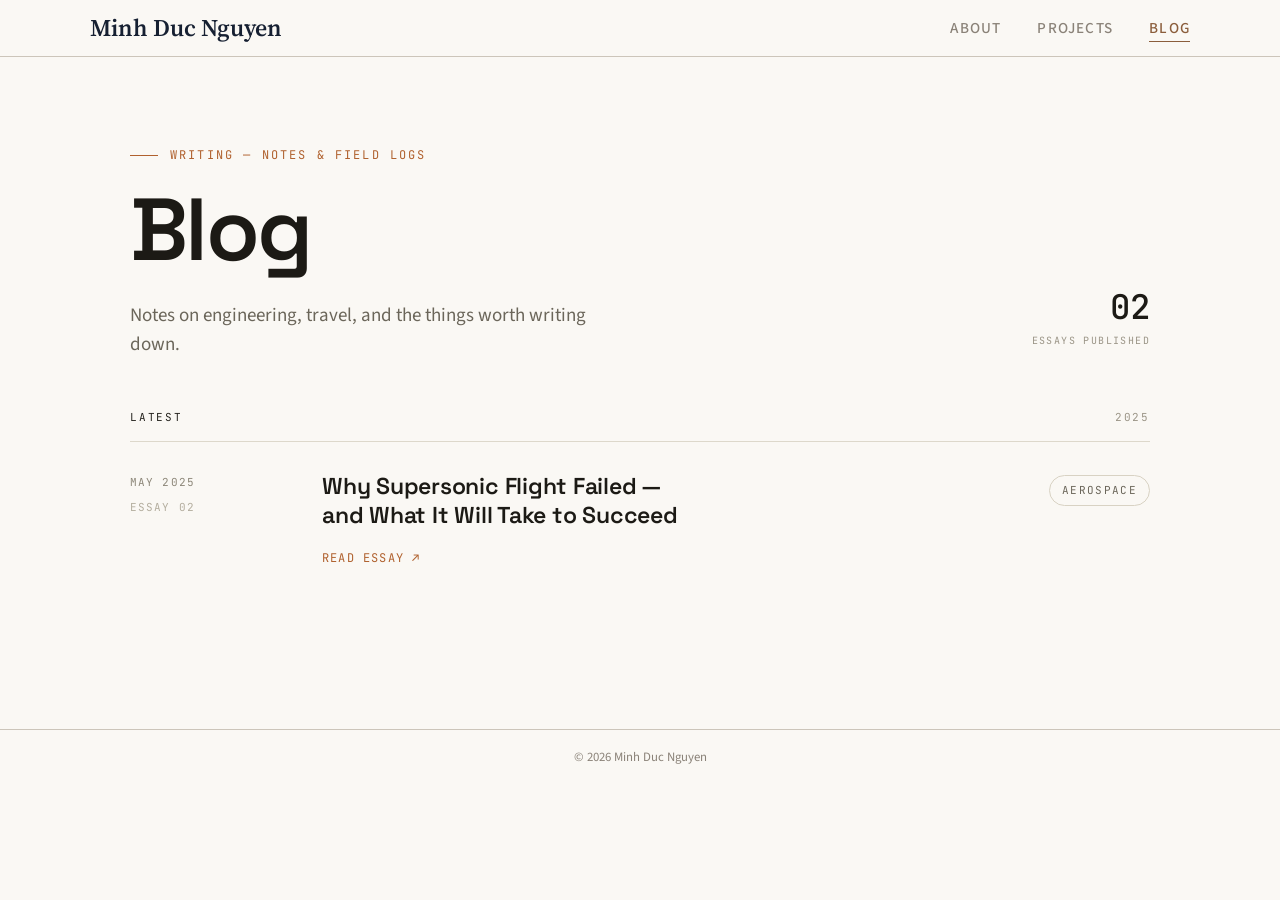
==== blog/index.html @ 41354c3b "first push" ====
<!DOCTYPE html>
<html lang="en">
<head>
  <meta charset="UTF-8" />
  <meta name="viewport" content="width=device-width, initial-scale=1.0" />
  <link rel="stylesheet" href="../css/style.css" />
  <link rel="preconnect" href="https://fonts.googleapis.com">
  <link rel="preconnect" href="https://fonts.gstatic.com" crossorigin>
  <link href="https://fonts.googleapis.com/css2?family=Space+Grotesk:wght@400;500;600;700&family=JetBrains+Mono:wght@400;500;600&display=swap" rel="stylesheet">
  <style>
    :root { --accent: #b0612e; }
    ::selection { background: var(--accent); color: #faf8f3; }

    .blog-hero { padding-top: 88px; padding-bottom: 48px; }
    .blog-hero-row { display: flex; justify-content: space-between; align-items: flex-end; gap: 48px; flex-wrap: wrap; }
    .blog-overline { font-family: 'JetBrains Mono', monospace; font-size: 12px; letter-spacing: 0.18em; text-transform: uppercase; color: var(--accent); margin-bottom: 24px; display: flex; align-items: center; gap: 12px; }
    .blog-overline i { width: 28px; height: 1px; background: var(--accent); display: inline-block; }
    .blog-hero h1 { margin: 0; font-family: 'Space Grotesk', sans-serif; font-size: clamp(52px, 8vw, 88px); line-height: 0.92; font-weight: 600; letter-spacing: -0.03em; color: #1c1a15; }
    .blog-lede { margin: 30px 0 0; font-size: 19px; line-height: 1.55; color: #6b665a; max-width: 460px; }
    .blog-count { text-align: right; padding-bottom: 10px; }
    .blog-count .n { font-family: 'JetBrains Mono', monospace; font-size: 34px; font-weight: 500; color: #1c1a15; line-height: 1; }
    .blog-count .l { font-family: 'JetBrains Mono', monospace; font-size: 10px; letter-spacing: 0.14em; text-transform: uppercase; color: #9a9486; margin-top: 8px; }

    .blog-label { display: flex; align-items: center; justify-content: space-between; padding-bottom: 14px; border-bottom: 1px solid #ddd8cb; font-family: 'JetBrains Mono', monospace; font-size: 11px; letter-spacing: 0.16em; text-transform: uppercase; color: #9a9486; }
    .blog-label b { color: #23211c; font-weight: 400; }

    .blog-post { text-decoration: none; color: inherit; display: grid; grid-template-columns: 160px 1fr 130px; gap: 32px; align-items: start; padding: 30px 0 44px; border-bottom: 1px solid #e3dece; transition: background 0.15s; }
    .blog-post:last-child { border-bottom: none; }
    .blog-post:hover { background: #efece2; border-radius: 3px; padding-left: 12px; padding-right: 12px; margin-left: -12px; margin-right: -12px; }
    .blog-post .meta { font-family: 'JetBrains Mono', monospace; font-size: 11px; letter-spacing: 0.1em; text-transform: uppercase; color: #8c8678; line-height: 1.9; }
    .blog-post .meta .idx { color: #b3ad9e; margin-top: 4px; }
    .blog-post h2 { margin: 0; font-family: 'Space Grotesk', sans-serif; font-size: 23px; line-height: 1.25; font-weight: 600; letter-spacing: -0.01em; color: #1c1a15; max-width: 760px; text-wrap: balance; transition: color 0.15s; }
    .blog-post:hover h2 { color: var(--accent); }
    .blog-post .read { display: inline-flex; align-items: center; gap: 8px; margin-top: 18px; font-family: 'JetBrains Mono', monospace; font-size: 12px; letter-spacing: 0.1em; text-transform: uppercase; color: var(--accent); }
    .blog-post .tag { display: inline-block; font-family: 'JetBrains Mono', monospace; font-size: 11px; letter-spacing: 0.12em; text-transform: uppercase; color: #6b665a; border: 1px solid #d8d2c3; border-radius: 999px; padding: 5px 12px; }
    .blog-post .cat { text-align: right; }

    .blog-section { padding-bottom: 48px; }

    @media (max-width: 640px) {
      .blog-post { grid-template-columns: 1fr; gap: 12px; }
      .blog-post .cat { text-align: left; }
      .blog-post .meta .idx { display: none; }
    }
  </style>
</head>
<body data-title="Blog">

  <nav id="site-nav"></nav>

  <main class="page-content">
    <div class="container">

      <section class="blog-hero">
        <div class="blog-hero-row">
          <div style="max-width: 680px;">
            <div class="blog-overline"><i></i>Writing — Notes &amp; Field Logs</div>
            <h1>Blog</h1>
            <p class="blog-lede">Notes on engineering, travel, and the things worth writing down.</p>
          </div>
          <div class="blog-count">
            <div class="n">02</div>
            <div class="l">Essays Published</div>
          </div>
        </div>
      </section>

      <!-- ====================================================
        HOW TO ADD A POST:

        1. Copy one <a class="blog-post"> block below.
        2. Paste it right after the .blog-label div (newest first).
        3. Update: href, meta date, meta index number, h2 title, tag.
        4. Bump the count number in .blog-count .n above.
        5. Create the post file (copy template-post.html).
      ==================================================== -->

      <section class="blog-section">
        <div class="blog-label"><b>Latest</b><span>2025</span></div>

        <a class="blog-post" href="why_supersonic_flight_failed.html">
          <div class="meta">
            <div>May 2025</div>
            <div class="idx">Essay 02</div>
          </div>
          <div>
            <h2>Why Supersonic Flight Failed — and What It Will Take to Succeed</h2>
            <span class="read">Read essay ↗</span>
          </div>
          <div class="cat"><span class="tag">Aerospace</span></div>
        </a>

        <!-- ADD NEW POSTS ABOVE THIS LINE -->

      </section>

    </div>
  </main>

  <footer id="site-footer"></footer>

  <script src="../js/config.js"></script>
  <script src="../js/components.js"></script>
</body>
</html>
---- css/style.css ----
/* ============================================================
   style.css
   
   Aesthetic : Huyen Chip homepage layout
             + Bartosz Ciechanowski article typography
   Palette   : warm parchment · earth brown · dark navy
   
   YOU DON'T NEED TO EDIT THIS FILE to use the site.
   All your personal info lives in js/config.js.
   
   If you do want to tweak the look, search for the value
   you want to change (e.g. a color or font size) using
   Ctrl+F / Cmd+F and update it here.
   ============================================================ */

@import url('https://fonts.googleapis.com/css2?family=Lora:ital,wght@0,400;0,500;0,600;1,400;1,500&family=Source+Sans+3:wght@300;400;500;600&family=Source+Serif+4:ital,opsz,wght@0,8..60,400;0,8..60,600;0,8..60,700;1,8..60,400;1,8..60,600&display=swap');

/* ============================================================
   DESIGN TOKENS — all colors and sizes in one place
   ============================================================ */
:root {
  /* Palette */
  --bg:           #faf8f4;              /* warm parchment white — page background */
  --bg-alt:       #f2ede4;              /* slightly deeper — table rows, callout bg */
  --ink:          #1c1a17;              /* near-black — strong text, headings */
  --ink-mid:      #3d3830;              /* main body text */
  --ink-muted:    #8a8278;              /* dates, captions, secondary labels */
  --ink-faint:    #ccc5ba;              /* divider lines, borders */
  --navy:         #162032;              /* dark navy — page headings, article titles */
  --earth:        #8b5e3c;              /* earth brown — accent, links, highlights */
  --earth-hover:  #a87048;              /* lighter earth for hover states */
  --earth-dim:    rgba(139,94,60,0.07); /* very faint earth tint — callout backgrounds */

  /* Typography */
  --font-display : 'Source Serif 4', Georgia, serif;   /* article titles, big headings */
  --font-body    : 'Lora', Georgia, serif;              /* long-form prose paragraphs */
  --font-ui      : 'Source Sans 3', system-ui, sans-serif; /* nav, labels, meta text */

  /* Layout */
  --max-width  : 1100px;   /* overall page container */
  --max-prose  : 860px;   /* article text column — matches Bartosz's comfortable width */
  --gutter     : clamp(1.25rem, 5vw, 2.5rem);  /* side padding, scales with screen */
  --radius     : 3px;
  --transition : 0.18s ease;
}

/* ============================================================
   RESET & BASE
   ============================================================ */
*, *::before, *::after {
  box-sizing: border-box;
  margin: 0;
  padding: 0;
}

html { scroll-behavior: smooth; }

body {
  background-color: var(--bg);
  color: var(--ink-mid);
  font-family: var(--font-ui);
  font-size: 19px;          /* Bartosz base — his body text reads at ~19-20px */
  line-height: 1.75;
  font-weight: 400;
  -webkit-font-smoothing: antialiased;
}

/* Subtle page fade-in on load */
@keyframes fadeIn {
  from { opacity: 0; transform: translateY(8px); }
  to   { opacity: 1; transform: translateY(0); }
}
.page-content { animation: fadeIn 0.4s ease both; }

/* ============================================================
   NAVIGATION
   Huyen Chip style: name on the left, page links on the right
   ============================================================ */
nav {
  border-bottom: 1px solid var(--ink-faint);
  padding: 0 var(--gutter);
  background: var(--bg);
  position: sticky;
  top: 0;
  z-index: 50;
}

.nav-inner {
  max-width: var(--max-width);
  margin: 0 auto;
  display: flex;
  align-items: center;
  justify-content: space-between;
  height: 56px;
}

.nav-brand {
  font-family: var(--font-display);
  font-size: 1.5rem;
  font-weight: 600;
  color: var(--navy);
  text-decoration: none;
}
.nav-brand:hover { color: var(--earth); }

.nav-links {
  display: flex;
  gap: 2.25rem;
  list-style: none;
}

.nav-links a {
  font-family: var(--font-ui);
  font-size: 0.95rem;
  font-weight: 500;
  letter-spacing: 0.08em;
  text-transform: uppercase;
  color: var(--ink-muted);
  text-decoration: none;
  transition: color var(--transition);
  padding-bottom: 2px;
  border-bottom: 1.5px solid transparent;
}
.nav-links a:hover,
.nav-links a.active {
  color: var(--earth);
  border-bottom-color: var(--earth);
}

/* Hamburger button — hidden on desktop, shows on mobile */
.nav-toggle {
  display: none;
  background: none;
  border: none;
  cursor: pointer;
  flex-direction: column;
  gap: 5px;
  padding: 4px;
}
.nav-toggle span {
  display: block;
  width: 20px;
  height: 1.5px;
  background: var(--ink);
  transition: var(--transition);
}

/* ============================================================
   LAYOUT CONTAINER
   ============================================================ */
.container {
  max-width: var(--max-width);
  margin: 0 auto;
  padding: 0 var(--gutter);
}

/* ============================================================
   GLOBAL TYPOGRAPHY
   ============================================================ */
h1, h2, h3 {
  font-family: var(--font-display);
  color: var(--navy);
  line-height: 1.2;
}

h1 { font-size: clamp(2rem, 4.5vw, 2.8rem); font-weight: 700; }
h2 { font-size: clamp(1.4rem, 2.8vw, 1.8rem); font-weight: 600; margin-bottom: 1rem; }
h3 { font-size: 1.15rem; font-weight: 600; margin-bottom: 0.5rem; color: var(--ink); }

p { margin-bottom: 1.3rem; }
p:last-child { margin-bottom: 0; }

a { color: var(--earth); text-decoration: none; transition: color var(--transition); }
a:hover { color: var(--earth-hover); }

strong { font-weight: 600; color: var(--ink); }
em { font-style: italic; }

hr {
  border: none;
  border-top: 1px solid var(--ink-faint);
  margin: 2.5rem 0;
}

/* ============================================================
   ABOUT PAGE
   Layout: Huyen Chip style — text flows on the left,
   photo floats to the top-right so paragraphs wrap beside it.
   Below: plain contact list.
   ============================================================ */
.about-wrap {
  padding: 4rem 0 0;
}

/* The hero is a clearfix container — photo floats inside it */
.about-hero {
  display: block;    /* NOT grid — float layout like Chip Huyen */
  margin-bottom: 3rem;
  overflow: hidden;  /* clearfix so container wraps the float */
}

/* Photo floats RIGHT, text wraps around it on the left */
.about-photo {
  float: right;
  width: 210px;
  height: 210px;
  border-radius: 50%;
  object-fit: cover;
  border: 1px solid var(--ink-faint);
  display: block;
  margin: 0.4rem 0 1.5rem 3rem;  /* top · right · bottom · left gap from text */
  shape-outside: circle();        /* text wraps the circle shape */
}

/* Shows if you haven't added a photo yet */
.about-photo-placeholder {
  float: right;
  width: 210px;
  height: 210px;
  border-radius: 50%;
  background: var(--bg-alt);
  border: 1px dashed var(--ink-faint);
  display: flex;
  align-items: center;
  justify-content: center;
  font-size: 2.5rem;
  margin: 0.4rem 0 1.5rem 3rem;
  shape-outside: circle();
}

/* Name — bigger, closer to Chip's scale */
.about-name {
  font-family: var(--font-display);
  font-size: clamp(2.2rem, 4.5vw, 3rem);
  font-weight: 700;
  color: var(--navy);
  margin-bottom: 0.25rem;
  line-height: 1.1;
}

/* Tagline — tight under name */
.about-tagline {
  font-family: var(--font-ui);
  font-size: 0.88rem;
  color: var(--ink-muted);
  margin-bottom: 1.5rem;
  letter-spacing: 0.02em;
}

/* Bio paragraphs — larger, Chip Huyen body size */
.about-bio p {
  font-family: var(--font-body);
  font-size: 1.1rem;
  line-height: 1.85;
  color: var(--ink-mid);
  margin-bottom: 1.1rem;
}

/* The resume link — plain underline, no button */
.resume-link {
  display: inline-flex;
  align-items: center;
  gap: 0.35rem;
  margin-top: 0.75rem;
  font-family: var(--font-ui);
  font-size: 0.9rem;
  font-weight: 500;
  color: var(--earth);
  border-bottom: 1px solid var(--earth);
  padding-bottom: 1px;
  transition: color var(--transition), border-color var(--transition);
}
.resume-link:hover {
  color: var(--earth-hover);
  border-color: var(--earth-hover);
}

/* Contact list at bottom of About page */
.contact-section {
  padding-top: 1.5rem;
  padding-bottom: 0.5rem;
  border-top: 1px solid var(--ink-faint);
}

.contact-section h2 {
  font-family: var(--font-ui);
  font-size: 0.72rem;
  font-weight: 600;
  letter-spacing: 0.1em;
  text-transform: uppercase;
  color: var(--ink-muted);
  margin-bottom: 0.75rem;
}

.contact-list {
  list-style: none;
  display: flex;
  flex-direction: column;
  gap: 0.35rem;
}

.contact-list li {
  font-family: var(--font-ui);
  font-size: 0.9rem;
  color: var(--ink-muted);
}

.contact-list li a {
  color: var(--earth);
  border-bottom: 1px solid transparent;
  transition: color var(--transition), border-color var(--transition);
}
.contact-list li a:hover {
  color: var(--earth-hover);
  border-bottom-color: var(--earth-hover);
}

/* ============================================================
   PROJECTS & BLOG ARCHIVE PAGES
   Ciechanowski-style: year headings, then a clean list of
   entries with date · title · category tag.
   ============================================================ */

/* Page header */
.list-header {
  padding: 4rem 0 2.25rem;
  border-bottom: 1px solid var(--ink-faint);
}

.list-header h1 {
  margin-bottom: 0.5rem;
}

.list-header p {
  font-family: var(--font-ui);
  font-size: 0.95rem;
  color: var(--ink-muted);
  max-width: 500px;
  margin: 0;
}

/* Year section (e.g. "2026") */
.year-group {
  padding: 2.25rem 0 0;
}

.year-label {
  font-family: var(--font-ui);
  font-size: 0.78rem;
  font-weight: 600;
  letter-spacing: 0.1em;
  text-transform: uppercase;
  color: var(--ink-muted);
  margin-bottom: 0.5rem;
  padding-bottom: 0.5rem;
  border-bottom: 1px solid var(--ink-faint);
}

/* Each row in the list */
.entry-list { list-style: none; }

.entry {
  display: grid;
  grid-template-columns: 5rem 1fr auto;
  align-items: baseline;
  gap: 0 1.5rem;
  padding: 0.75rem 0.5rem;
  border-radius: var(--radius);
  transition: background var(--transition);
}
.entry:hover { background: var(--earth-dim); }

.entry-date {
  font-family: var(--font-ui);
  font-size: 0.82rem;
  color: var(--ink-muted);
  white-space: nowrap;
}

.entry-title {
  font-family: var(--font-display);
  font-size: 1.1rem;
  font-weight: 600;
  color: var(--navy);
  text-decoration: none;
  line-height: 1.3;
  transition: color var(--transition);
}
.entry-title:hover { color: var(--earth); }

.entry-tag {
  font-family: var(--font-ui);
  font-size: 0.72rem;
  font-weight: 500;
  letter-spacing: 0.07em;
  text-transform: uppercase;
  color: var(--ink-faint);
  white-space: nowrap;
}

/* ============================================================
   ARTICLE / PROJECT PAGES
   Bartosz Ciechanowski-style long-form prose.
   Key choices:
     - Lora serif at 1.15rem for body — comfortable reading
     - Generous line-height (1.9) — airy, like a well-set book
     - Source Serif 4 for section headings — bold chapter feel
     - h2 gets a top border — clear chapter separation
   ============================================================ */

/* Article title area */
.article-header {
  padding: 1.5rem 0 1.25rem;
  max-width: var(--max-prose);
  margin: 0 auto;
}

.article-label {
  font-family: var(--font-ui);
  font-size: 0.78rem;
  font-weight: 600;
  letter-spacing: 0.1em;
  text-transform: uppercase;
  color: var(--earth);
  margin-bottom: 0.75rem;
  display: block;
}

.article-header h1 {
  font-size: clamp(2.5rem, 5vw, 3.4rem);
  margin-bottom: 0.75rem;
  line-height: 1.15;
}

.article-meta {
  font-family: var(--font-ui);
  font-size: 0.85rem;
  color: var(--ink-muted);
  display: flex;
  flex-wrap: wrap;
  gap: 0.4rem 1.5rem;
}

/* The prose column — all article body content goes here */
.prose {
  max-width: var(--max-prose);
  padding-bottom: 5rem;
  margin: 0 auto;
}

/* Body paragraphs — Lora serif, Bartosz-scale */
.prose p {
  font-family: var(--font-body);
  font-size: 1.25rem;       /* Bartosz reads at this size */
  line-height: 1.9;         /* generous — easy on the eyes for long reads */
  color: var(--ink-mid);
  margin-bottom: 1.6rem;
  text-align: justify;
}

/* Major section headings — bold, chapter-break feel */
.prose h2 {
  font-family: var(--font-display);
  font-size: 1.65rem;
  font-weight: 700;
  color: var(--navy);
  margin-top: 3.5rem;
  margin-bottom: 1.1rem;
  padding-top: 2rem;
  border-top: 1px solid var(--ink-faint);  /* the chapter separator */
}

/* Sub-section headings */
.prose h3 {
  font-family: var(--font-display);
  font-size: 1.2rem;
  font-weight: 600;
  color: var(--ink);
  margin-top: 2.25rem;
  margin-bottom: 0.75rem;
}

/* Lists inside prose */
.prose ul,
.prose ol {
  font-family: var(--font-body);
  font-size: 1.15rem;
  line-height: 1.85;
  margin: 0 0 1.6rem 1.75rem;
  color: var(--ink-mid);
}
.prose li { margin-bottom: 0.35rem; }

/* Images inside prose */
.prose img,
.post-image {
  width: 100%;
  border-radius: var(--radius);
  margin: 2.25rem 0 0.6rem;
  border: 1px solid var(--ink-faint);
  display: block;
}

/* Image captions */
.caption {
  font-family: var(--font-ui);
  font-size: 0.82rem;
  color: var(--ink-muted);
  margin-bottom: 2rem;
  text-align: center;
  font-style: italic;
}

/* Data tables */
.prose table,
.data-table {
  width: 100%;
  border-collapse: collapse;
  margin: 1.75rem 0;
  font-family: var(--font-ui);
  font-size: 0.9rem;
}

.prose table th,
.data-table th {
  background: var(--bg-alt);
  color: var(--navy);
  font-weight: 600;
  text-align: left;
  padding: 0.6rem 1rem;
  border: 1px solid var(--ink-faint);
  font-size: 0.78rem;
  letter-spacing: 0.05em;
  text-transform: uppercase;
}

.prose table td,
.data-table td {
  padding: 0.6rem 1rem;
  border: 1px solid var(--ink-faint);
  color: var(--ink-mid);
  font-size: 0.95rem;
}

.prose table tr:nth-child(even) td,
.data-table tr:nth-child(even) td {
  background: var(--bg-alt);
}

/* Callout / highlight box */
.callout {
  background: var(--earth-dim);
  border-left: 2.5px solid var(--earth);
  border-radius: 0 var(--radius) var(--radius) 0;
  padding: 1.1rem 1.4rem;
  margin: 2rem 0;
  font-family: var(--font-ui);
  font-size: 1rem;
  color: var(--ink-mid);
  line-height: 1.65;
}

/* Back link at top of article pages */
.back-link {
  display: inline-flex;
  align-items: center;
  gap: 0.35rem;
  font-family: var(--font-ui);
  font-size: 0.85rem;
  color: var(--ink-muted);
  text-decoration: none;
  padding: 0.5rem 0 0;
  display: block;
  transition: color var(--transition);
}
.back-link:hover { color: var(--earth); }

/* Previous / Next post navigation at article bottom */
.post-nav {
  margin-top: 3.5rem;
  padding-top: 2rem;
  border-top: 1px solid var(--ink-faint);
  display: flex;
  justify-content: space-between;
  flex-wrap: wrap;
  gap: 1rem;
  max-width: var(--max-prose);
}

.post-nav a {
  font-family: var(--font-ui);
  font-size: 0.85rem;
  color: var(--ink-muted);
  border-bottom: 1px solid var(--ink-faint);
  transition: color var(--transition), border-color var(--transition);
}
.post-nav a:hover { color: var(--earth); border-color: var(--earth); }

/* ============================================================
   FOOTER
   ============================================================ */
footer {
  border-top: 1px solid var(--ink-faint);
  padding: 1rem var(--gutter);
  font-family: var(--font-ui);
  font-size: 0.8rem;
  color: var(--ink-muted);
  margin-top: 4rem;
  text-align: center;
}
footer a { color: var(--ink-muted); }
footer a:hover { color: var(--earth); }

/* ============================================================
   MOBILE — screens narrower than 600px
   ============================================================ */
@media (max-width: 600px) {
  body { font-size: 17px; }

  /* Stack photo above bio on small screens — float becomes block */
  .about-photo,
  .about-photo-placeholder {
    float: none;
    display: block;
    width: 130px;
    height: 130px;
    margin: 0 0 1.5rem 0;
  }

  /* Hide the category tag on small screens — not enough room */
  .entry {
    grid-template-columns: 4rem 1fr;
  }
  .entry-tag { display: none; }

  /* Show hamburger menu */
  .nav-toggle { display: flex; }
  .nav-links {
    display: none;
    position: absolute;
    top: 56px;
    left: 0; right: 0;
    background: var(--bg);
    border-bottom: 1px solid var(--ink-faint);
    flex-direction: column;
    gap: 0;
    padding: 0.5rem 0;
  }
  .nav-links.open { display: flex; }
  .nav-links a {
    padding: 0.7rem var(--gutter);
    display: block;
    border-bottom: none;
  }
}
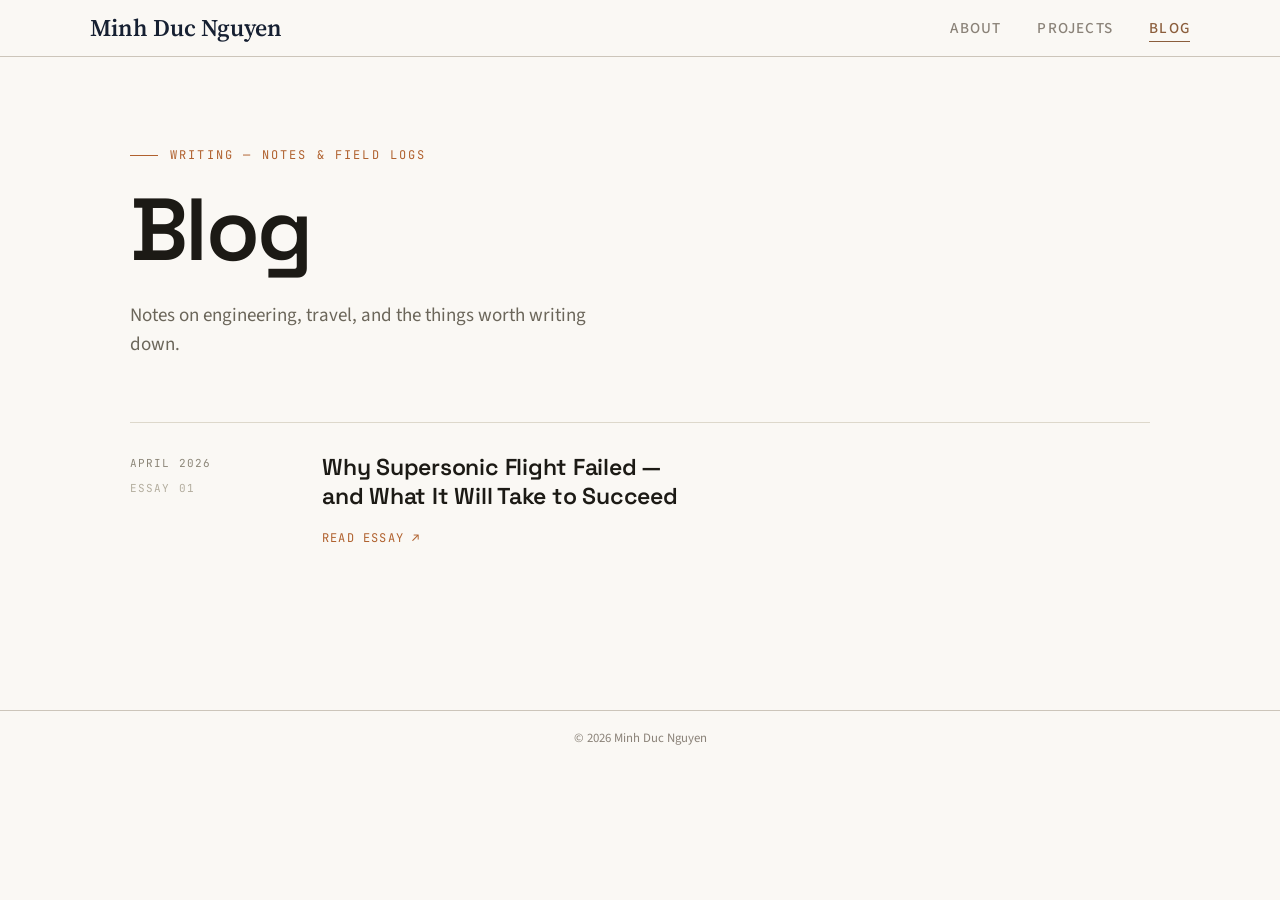
==== commit b1ec976b: "second push" ====
--- a/blog/index.html
+++ b/blog/index.html
@@ -58,10 +58,7 @@
             <h1>Blog</h1>
             <p class="blog-lede">Notes on engineering, travel, and the things worth writing down.</p>
           </div>
-          <div class="blog-count">
-            <div class="n">02</div>
-            <div class="l">Essays Published</div>
-          </div>
+
         </div>
       </section>
 
@@ -76,18 +73,18 @@
       ==================================================== -->
 
       <section class="blog-section">
-        <div class="blog-label"><b>Latest</b><span>2025</span></div>
+        <div class="blog-label"></div>
 
         <a class="blog-post" href="why_supersonic_flight_failed.html">
           <div class="meta">
-            <div>May 2025</div>
-            <div class="idx">Essay 02</div>
+            <div>April 2026</div>
+            <div class="idx">Essay 01</div>
           </div>
           <div>
             <h2>Why Supersonic Flight Failed — and What It Will Take to Succeed</h2>
             <span class="read">Read essay ↗</span>
           </div>
-          <div class="cat"><span class="tag">Aerospace</span></div>
+     
         </a>
 
         <!-- ADD NEW POSTS ABOVE THIS LINE -->
--- a/css/style.css
+++ b/css/style.css
@@ -250,7 +250,7 @@
 /* Bio paragraphs — larger, Chip Huyen body size */
 .about-bio p {
   font-family: var(--font-body);
-  font-size: 1.1rem;
+  font-size: 0.95rem;
   line-height: 1.85;
   color: var(--ink-mid);
   margin-bottom: 1.1rem;
@@ -493,12 +493,13 @@
 
 /* Images inside prose */
 .prose img,
+.prose img,
 .post-image {
-  width: 100%;
+  width: 70%;
+  display: block;
+  margin: 2.25rem auto 0.6rem;
   border-radius: var(--radius);
-  margin: 2.25rem 0 0.6rem;
   border: 1px solid var(--ink-faint);
-  display: block;
 }
 
 /* Image captions */
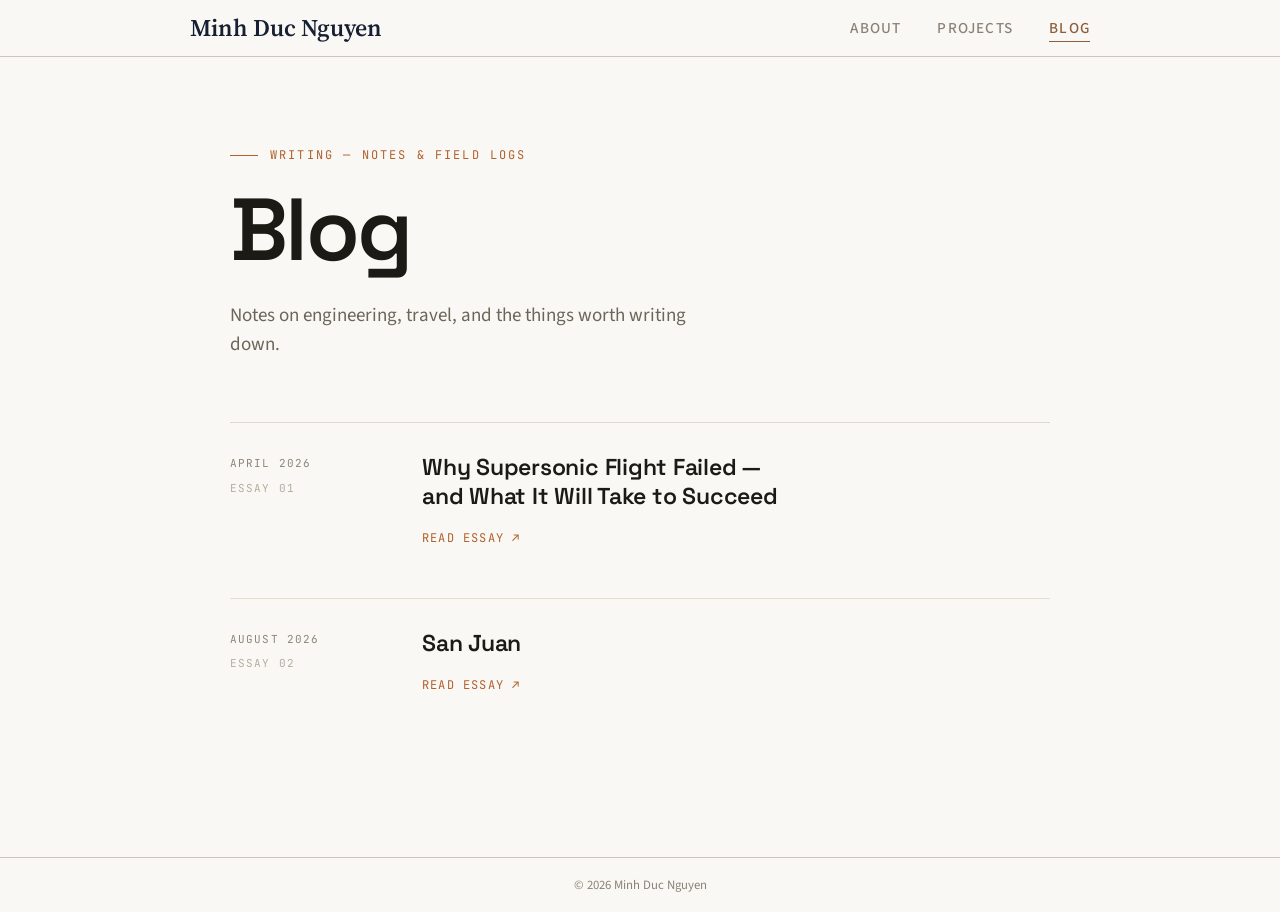
==== commit 9877b8ce: "new" ====
--- a/blog/index.html
+++ b/blog/index.html
@@ -87,6 +87,17 @@
      
         </a>
 
+        <a class="blog-post" href="San_Juan.html">
+          <div class="meta">
+            <div>August 2026</div>
+            <div class="idx">Essay 02</div>
+          </div>
+          <div>
+            <h2>San Juan</h2>
+            <span class="read">Read essay ↗</span>
+          </div>
+     
+        </a>
         <!-- ADD NEW POSTS ABOVE THIS LINE -->
 
       </section>
--- a/css/style.css
+++ b/css/style.css
@@ -37,7 +37,7 @@
   --font-ui      : 'Source Sans 3', system-ui, sans-serif; /* nav, labels, meta text */
 
   /* Layout */
-  --max-width  : 1100px;   /* overall page container */
+  --max-width  : 900px;   /* overall page container */
   --max-prose  : 860px;   /* article text column — matches Bartosz's comfortable width */
   --gutter     : clamp(1.25rem, 5vw, 2.5rem);  /* side padding, scales with screen */
   --radius     : 3px;
@@ -190,6 +190,8 @@
    ============================================================ */
 .about-wrap {
   padding: 4rem 0 0;
+  max-width: 780px;
+  margin: 0 auto;
 }
 
 /* The hero is a clearfix container — photo floats inside it */
